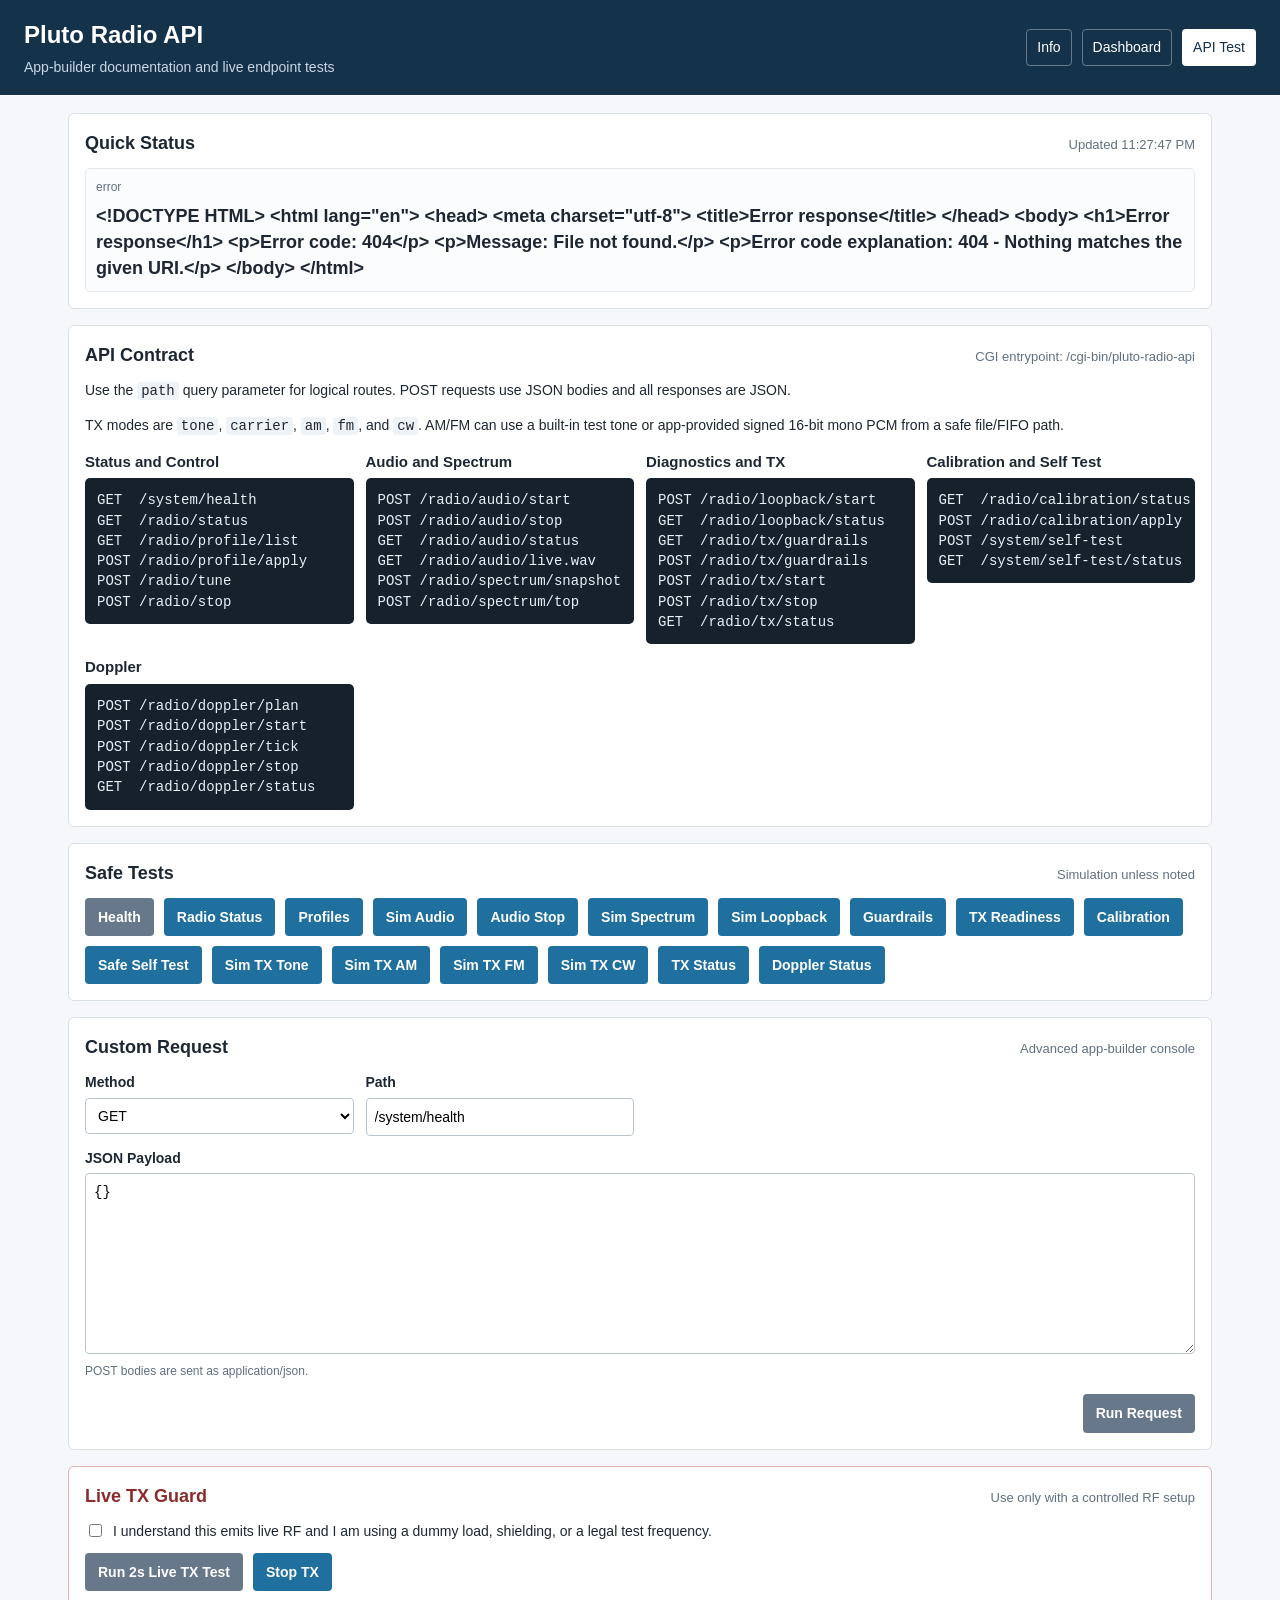
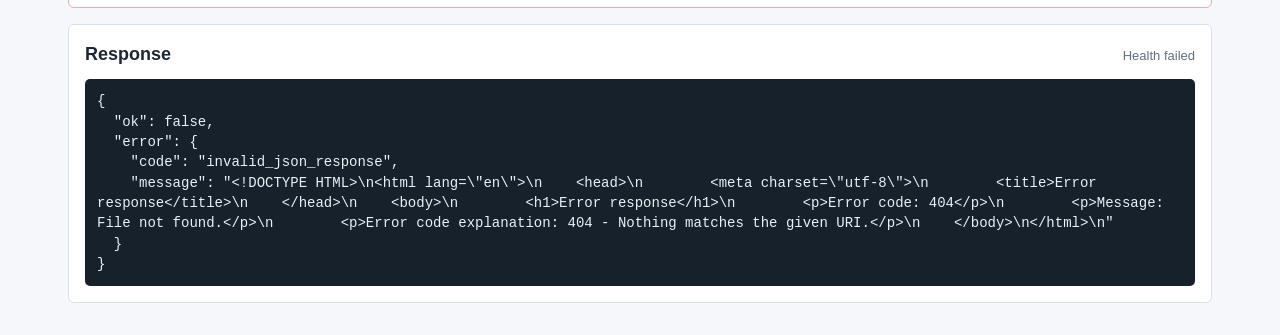
==== board/pluto/web/api-test.html @ 19e19d32 "Add Pluto radio API DSP and app-builder support" ====
<!doctype html>
<html lang="en">
<head>
<meta charset="utf-8">
<meta name="viewport" content="width=device-width, initial-scale=1">
<title>Pluto Radio API Test</title>
<link rel="shortcut icon" href="img/favicon.ico" type="image/x-icon">
<link rel="stylesheet" href="img/pluto-dashboard.css">
</head>
<body>
<header class="topbar">
	<div>
		<h1>Pluto Radio API</h1>
		<p id="apiState">App-builder documentation and live endpoint tests</p>
	</div>
	<nav>
		<a href="index.html">Info</a>
		<a href="dashboard.html">Dashboard</a>
		<a href="api-test.html" aria-current="page">API Test</a>
	</nav>
</header>

<main>
	<section class="band">
		<div class="section-head">
			<h2>Quick Status</h2>
			<span id="lastRun">Not run</span>
		</div>
		<div class="metric-grid" id="quickMetrics"></div>
	</section>

	<section class="band api-docs">
		<div class="section-head">
			<h2>API Contract</h2>
			<span>CGI entrypoint: /cgi-bin/pluto-radio-api</span>
		</div>
		<p>Use the <code>path</code> query parameter for logical routes. POST requests use JSON bodies and all responses are JSON.</p>
		<p>TX modes are <code>tone</code>, <code>carrier</code>, <code>am</code>, <code>fm</code>, and <code>cw</code>. AM/FM can use a built-in test tone or app-provided signed 16-bit mono PCM from a safe file/FIFO path.</p>
		<div class="api-grid">
			<div>
				<h3>Status and Control</h3>
				<pre>GET  /system/health
GET  /radio/status
GET  /radio/profile/list
POST /radio/profile/apply
POST /radio/tune
POST /radio/stop</pre>
			</div>
			<div>
				<h3>Audio and Spectrum</h3>
				<pre>POST /radio/audio/start
POST /radio/audio/stop
GET  /radio/audio/status
GET  /radio/audio/live.wav
POST /radio/spectrum/snapshot
POST /radio/spectrum/top</pre>
			</div>
			<div>
				<h3>Diagnostics and TX</h3>
				<pre>POST /radio/loopback/start
GET  /radio/loopback/status
GET  /radio/tx/guardrails
POST /radio/tx/guardrails
POST /radio/tx/start
POST /radio/tx/stop
GET  /radio/tx/status</pre>
			</div>
			<div>
				<h3>Calibration and Self Test</h3>
				<pre>GET  /radio/calibration/status
POST /radio/calibration/apply
POST /system/self-test
GET  /system/self-test/status</pre>
			</div>
			<div>
				<h3>Doppler</h3>
				<pre>POST /radio/doppler/plan
POST /radio/doppler/start
POST /radio/doppler/tick
POST /radio/doppler/stop
GET  /radio/doppler/status</pre>
			</div>
		</div>
	</section>

	<section class="band">
		<div class="section-head">
			<h2>Safe Tests</h2>
			<span>Simulation unless noted</span>
		</div>
		<div class="api-actions" id="safeTests"></div>
	</section>

	<section class="band controls">
		<div class="section-head">
			<h2>Custom Request</h2>
			<span>Advanced app-builder console</span>
		</div>
		<form id="customForm" class="api-form">
			<div>
				<label for="method">Method</label>
				<select id="method" name="method">
					<option>GET</option>
					<option>POST</option>
				</select>
			</div>
			<div>
				<label for="path">Path</label>
				<input id="path" name="path" value="/system/health">
			</div>
			<div class="api-wide">
				<label for="payload">JSON Payload</label>
				<textarea id="payload" name="payload" rows="8">{}</textarea>
				<div class="hint">POST bodies are sent as application/json.</div>
			</div>
		</form>
		<div class="actions">
			<button type="button" id="runCustom">Run Request</button>
		</div>
	</section>

	<section class="band tx-danger">
		<div class="section-head">
			<h2>Live TX Guard</h2>
			<span>Use only with a controlled RF setup</span>
		</div>
		<label class="checkline">
			<input type="checkbox" id="liveTxConfirm">
			I understand this emits live RF and I am using a dummy load, shielding, or a legal test frequency.
		</label>
		<div class="api-actions">
			<button type="button" id="runLiveTx">Run 2s Live TX Test</button>
			<button type="button" id="stopTx">Stop TX</button>
		</div>
	</section>

	<section class="band">
		<div class="section-head">
			<h2>Response</h2>
			<span id="responseState">Waiting</span>
		</div>
		<pre id="apiResponse" class="api-response">{}</pre>
	</section>
</main>

<script src="img/pluto-api-test.js"></script>
</body>
</html>
---- board/pluto/web/img/pluto-dashboard.css ----
* {
	box-sizing: border-box;
}

body {
	margin: 0;
	background: #f5f7fa;
	color: #1d2733;
	font: 14px/1.45 Arial, Helvetica, sans-serif;
}

.topbar {
	display: flex;
	align-items: center;
	justify-content: space-between;
	gap: 24px;
	padding: 18px 24px;
	background: #14324a;
	color: #fff;
}

.topbar h1 {
	margin: 0;
	font-size: 24px;
	font-weight: 700;
}

.topbar p {
	margin: 4px 0 0;
	color: #c9d7e4;
}

.topbar nav {
	display: flex;
	gap: 10px;
}

.topbar a {
	color: #fff;
	text-decoration: none;
	border: 1px solid rgba(255, 255, 255, .35);
	border-radius: 4px;
	padding: 7px 10px;
}

.topbar a[aria-current="page"] {
	background: #fff;
	color: #14324a;
}

main {
	max-width: 1180px;
	margin: 0 auto;
	padding: 18px;
}

.band {
	background: #fff;
	border: 1px solid #d9e1e8;
	border-radius: 6px;
	margin-bottom: 16px;
	padding: 16px;
}

.section-head {
	display: flex;
	align-items: baseline;
	justify-content: space-between;
	gap: 12px;
	margin-bottom: 12px;
}

.section-head h2 {
	margin: 0;
	font-size: 18px;
}

.section-head span {
	color: #607080;
	font-size: 13px;
}

.metric-grid {
	display: grid;
	grid-template-columns: repeat(auto-fit, minmax(170px, 1fr));
	gap: 10px;
}

.metric {
	border: 1px solid #e3e8ee;
	border-radius: 5px;
	padding: 10px;
	min-height: 70px;
	background: #fbfcfd;
}

.metric .label {
	color: #607080;
	font-size: 12px;
	margin-bottom: 6px;
}

.metric .value {
	font-size: 18px;
	font-weight: 700;
	word-break: break-word;
}

.metric .unit {
	color: #607080;
	font-size: 12px;
	margin-left: 3px;
}

form {
	display: grid;
	grid-template-columns: repeat(auto-fit, minmax(230px, 1fr));
	gap: 12px;
}

label {
	display: block;
	font-weight: 700;
	margin-bottom: 5px;
}

input,
select,
textarea {
	width: 100%;
	border: 1px solid #b8c5d0;
	border-radius: 4px;
	padding: 8px;
	font: inherit;
	background: #fff;
}

textarea {
	font-family: Consolas, monospace;
	resize: vertical;
}

.hint {
	color: #607080;
	font-size: 12px;
	margin-top: 4px;
	min-height: 17px;
}

.actions {
	display: flex;
	justify-content: flex-end;
	gap: 10px;
	margin-top: 14px;
}

.file-toolbar {
	display: flex;
	gap: 10px;
	margin-bottom: 10px;
}

.file-toolbar select {
	max-width: 220px;
}

.pathline {
	background: #eef3f7;
	border: 1px solid #d9e1e8;
	border-radius: 4px;
	color: #3f5164;
	font-family: Consolas, monospace;
	margin-bottom: 10px;
	padding: 8px;
	word-break: break-all;
}

.file-grid {
	border: 1px solid #d9e1e8;
	border-radius: 5px;
	overflow: hidden;
}

.file-row {
	align-items: center;
	background: #fff;
	border-bottom: 1px solid #e8eef3;
	cursor: pointer;
	display: grid;
	gap: 8px;
	grid-template-columns: minmax(0, 1fr) 70px 100px;
	padding: 8px 10px;
}

.file-row:last-child {
	border-bottom: 0;
}

.file-row:hover {
	background: #f4f8fb;
}

.file-name {
	font-family: Consolas, monospace;
	overflow: hidden;
	text-overflow: ellipsis;
	white-space: nowrap;
}

.file-type,
.file-size {
	color: #607080;
	font-size: 12px;
	text-align: right;
}

#filePreview {
	background: #17212b;
	border-radius: 5px;
	color: #e9f0f6;
	display: none;
	max-height: 360px;
	margin: 12px 0 0;
	overflow: auto;
	padding: 12px;
	white-space: pre-wrap;
}

button {
	border: 0;
	border-radius: 4px;
	background: #1f6f9f;
	color: #fff;
	cursor: pointer;
	font: inherit;
	font-weight: 700;
	padding: 9px 13px;
}

button:first-child {
	background: #66788a;
}

code {
	background: #eef3f7;
	border-radius: 3px;
	padding: 1px 4px;
}

.api-docs p {
	margin-top: 0;
}

.api-grid {
	display: grid;
	grid-template-columns: repeat(auto-fit, minmax(230px, 1fr));
	gap: 12px;
}

.api-grid h3 {
	font-size: 15px;
	margin: 0 0 6px;
}

.api-grid pre,
.api-response {
	background: #17212b;
	border-radius: 5px;
	color: #e9f0f6;
	margin: 0;
	overflow: auto;
	padding: 12px;
}

.api-actions {
	display: flex;
	flex-wrap: wrap;
	gap: 10px;
}

.api-form .api-wide {
	grid-column: 1 / -1;
}

.api-response {
	min-height: 180px;
	white-space: pre-wrap;
}

.checkline {
	align-items: flex-start;
	display: flex;
	font-weight: 400;
	gap: 8px;
	margin-bottom: 12px;
}

.checkline input {
	margin-top: 3px;
	width: auto;
}

.tx-danger {
	border-color: #e0b3b3;
}

.tx-danger h2 {
	color: #8a2b2b;
}

@media (max-width: 620px) {
	.topbar {
		align-items: flex-start;
		flex-direction: column;
	}

	.topbar nav,
	.actions,
	.file-toolbar {
		width: 100%;
	}

	.topbar a,
	.actions button {
		flex: 1;
		text-align: center;
	}

	.api-actions button {
		flex: 1 1 45%;
	}
}
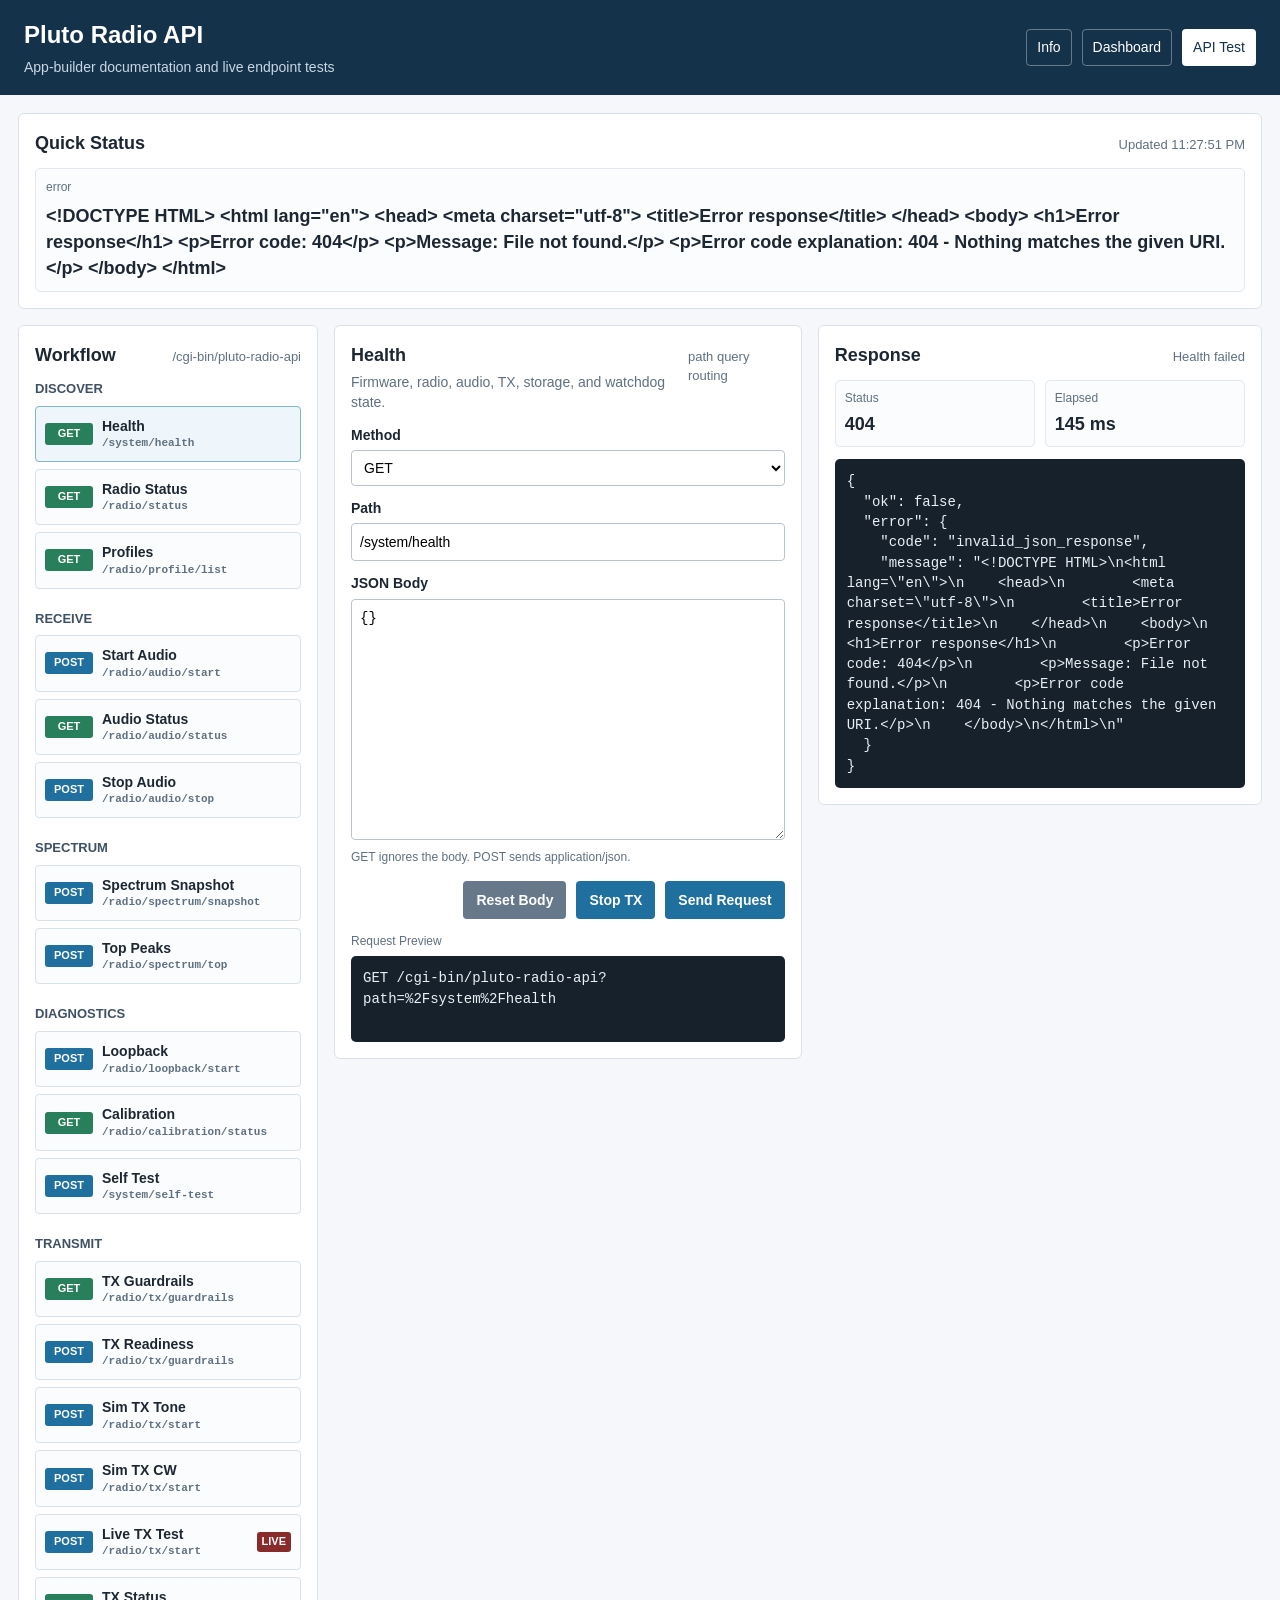
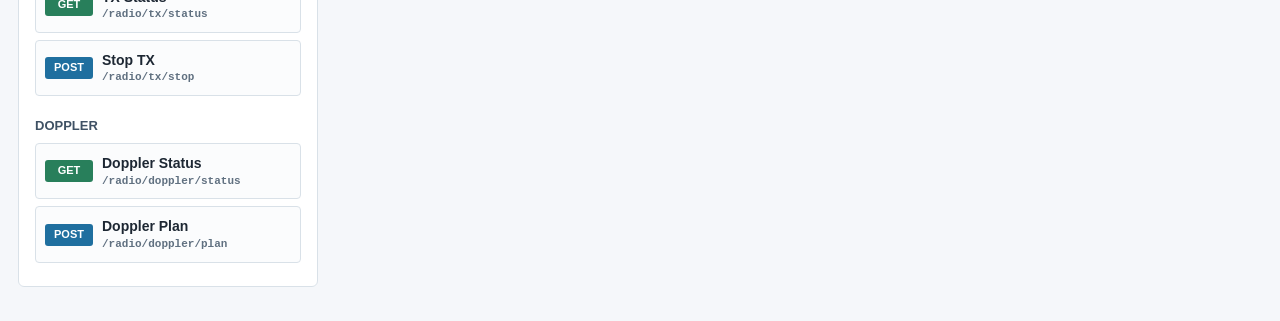
==== commit eb73c145: "Improve API test workflow layout" ====
--- a/board/pluto/web/api-test.html
+++ b/board/pluto/web/api-test.html
@@ -20,8 +20,8 @@
 	</nav>
 </header>
 
-<main>
-	<section class="band">
+<main class="api-page">
+	<section class="band api-status">
 		<div class="section-head">
 			<h2>Quick Status</h2>
 			<span id="lastRun">Not run</span>
@@ -29,118 +29,70 @@
 		<div class="metric-grid" id="quickMetrics"></div>
 	</section>
 
-	<section class="band api-docs">
-		<div class="section-head">
-			<h2>API Contract</h2>
-			<span>CGI entrypoint: /cgi-bin/pluto-radio-api</span>
-		</div>
-		<p>Use the <code>path</code> query parameter for logical routes. POST requests use JSON bodies and all responses are JSON.</p>
-		<p>TX modes are <code>tone</code>, <code>carrier</code>, <code>am</code>, <code>fm</code>, and <code>cw</code>. AM/FM can use a built-in test tone or app-provided signed 16-bit mono PCM from a safe file/FIFO path.</p>
-		<div class="api-grid">
-			<div>
-				<h3>Status and Control</h3>
-				<pre>GET  /system/health
-GET  /radio/status
-GET  /radio/profile/list
-POST /radio/profile/apply
-POST /radio/tune
-POST /radio/stop</pre>
+	<div class="api-workspace">
+		<aside class="band endpoint-pane">
+			<div class="section-head">
+				<h2>Workflow</h2>
+				<span>/cgi-bin/pluto-radio-api</span>
 			</div>
-			<div>
-				<h3>Audio and Spectrum</h3>
-				<pre>POST /radio/audio/start
-POST /radio/audio/stop
-GET  /radio/audio/status
-GET  /radio/audio/live.wav
-POST /radio/spectrum/snapshot
-POST /radio/spectrum/top</pre>
+			<div id="endpointCatalog" class="endpoint-catalog"></div>
+		</aside>
+
+		<section class="band request-pane">
+			<div class="section-head">
+				<div>
+					<h2 id="selectedTitle">Health</h2>
+					<p id="selectedDescription">Firmware, radio, audio, TX, storage, and watchdog state.</p>
+				</div>
+				<span>path query routing</span>
 			</div>
-			<div>
-				<h3>Diagnostics and TX</h3>
-				<pre>POST /radio/loopback/start
-GET  /radio/loopback/status
-GET  /radio/tx/guardrails
-POST /radio/tx/guardrails
-POST /radio/tx/start
-POST /radio/tx/stop
-GET  /radio/tx/status</pre>
+			<form id="customForm" class="api-form">
+				<div>
+					<label for="method">Method</label>
+					<select id="method" name="method">
+						<option>GET</option>
+						<option>POST</option>
+					</select>
+				</div>
+				<div>
+					<label for="path">Path</label>
+					<input id="path" name="path" value="/system/health">
+				</div>
+				<div class="api-wide">
+					<label for="payload">JSON Body</label>
+					<textarea id="payload" name="payload" rows="11">{}</textarea>
+					<div class="hint">GET ignores the body. POST sends application/json.</div>
+				</div>
+			</form>
+			<div id="liveTxPanel" class="tx-danger inline-guard">
+				<label class="checkline">
+					<input type="checkbox" id="liveTxConfirm">
+					I understand this emits live RF and I am using a dummy load, shielding, or a legal test frequency.
+				</label>
 			</div>
-			<div>
-				<h3>Calibration and Self Test</h3>
-				<pre>GET  /radio/calibration/status
-POST /radio/calibration/apply
-POST /system/self-test
-GET  /system/self-test/status</pre>
+			<div class="actions">
+				<button type="button" id="resetPayload">Reset Body</button>
+				<button type="button" id="stopTx">Stop TX</button>
+				<button type="button" id="runSelected">Send Request</button>
 			</div>
-			<div>
-				<h3>Doppler</h3>
-				<pre>POST /radio/doppler/plan
-POST /radio/doppler/start
-POST /radio/doppler/tick
-POST /radio/doppler/stop
-GET  /radio/doppler/status</pre>
+			<div class="request-preview">
+				<div class="label">Request Preview</div>
+				<pre id="requestPreview"></pre>
 			</div>
-		</div>
-	</section>
+		</section>
 
-	<section class="band">
-		<div class="section-head">
-			<h2>Safe Tests</h2>
-			<span>Simulation unless noted</span>
-		</div>
-		<div class="api-actions" id="safeTests"></div>
-	</section>
-
-	<section class="band controls">
-		<div class="section-head">
-			<h2>Custom Request</h2>
-			<span>Advanced app-builder console</span>
-		</div>
-		<form id="customForm" class="api-form">
-			<div>
-				<label for="method">Method</label>
-				<select id="method" name="method">
-					<option>GET</option>
-					<option>POST</option>
-				</select>
+		<section class="band response-pane">
+			<div class="section-head">
+				<h2>Response</h2>
+				<span id="responseState">Waiting</span>
 			</div>
-			<div>
-				<label for="path">Path</label>
-				<input id="path" name="path" value="/system/health">
+			<div class="response-meta">
+				<div><span>Status</span><strong id="statusCode">n/a</strong></div>
+				<div><span>Elapsed</span><strong id="elapsedMs">n/a</strong></div>
 			</div>
-			<div class="api-wide">
-				<label for="payload">JSON Payload</label>
-				<textarea id="payload" name="payload" rows="8">{}</textarea>
-				<div class="hint">POST bodies are sent as application/json.</div>
-			</div>
-		</form>
-		<div class="actions">
-			<button type="button" id="runCustom">Run Request</button>
-		</div>
-	</section>
-
-	<section class="band tx-danger">
-		<div class="section-head">
-			<h2>Live TX Guard</h2>
-			<span>Use only with a controlled RF setup</span>
-		</div>
-		<label class="checkline">
-			<input type="checkbox" id="liveTxConfirm">
-			I understand this emits live RF and I am using a dummy load, shielding, or a legal test frequency.
-		</label>
-		<div class="api-actions">
-			<button type="button" id="runLiveTx">Run 2s Live TX Test</button>
-			<button type="button" id="stopTx">Stop TX</button>
-		</div>
-	</section>
-
-	<section class="band">
-		<div class="section-head">
-			<h2>Response</h2>
-			<span id="responseState">Waiting</span>
-		</div>
-		<pre id="apiResponse" class="api-response">{}</pre>
-	</section>
+			<pre id="apiResponse" class="api-response">{}</pre>
+		</section>
+	</div>
 </main>
 
 <script src="img/pluto-api-test.js"></script>
--- a/board/pluto/web/img/pluto-dashboard.css
+++ b/board/pluto/web/img/pluto-dashboard.css
@@ -287,6 +287,159 @@
 	white-space: pre-wrap;
 }
 
+.api-page {
+	max-width: 1420px;
+}
+
+.api-workspace {
+	align-items: start;
+	display: grid;
+	gap: 16px;
+	grid-template-columns: 300px minmax(360px, 1fr) minmax(360px, .95fr);
+}
+
+.endpoint-pane,
+.response-pane {
+	position: sticky;
+	top: 14px;
+}
+
+.section-head p {
+	color: #607080;
+	margin: 4px 0 0;
+	max-width: 680px;
+}
+
+.endpoint-catalog {
+	display: grid;
+	gap: 14px;
+}
+
+.endpoint-group h3 {
+	color: #3f5164;
+	font-size: 13px;
+	margin: 0 0 7px;
+	text-transform: uppercase;
+}
+
+.endpoint-card {
+	align-items: center;
+	background: #fbfcfd;
+	border: 1px solid #d9e1e8;
+	color: #1d2733;
+	display: grid;
+	gap: 9px;
+	grid-template-columns: 48px minmax(0, 1fr) auto;
+	margin-bottom: 7px;
+	padding: 9px;
+	text-align: left;
+	width: 100%;
+}
+
+.endpoint-card:hover,
+.endpoint-card.active {
+	background: #eef6fb;
+	border-color: #7eb4d0;
+}
+
+.endpoint-card strong,
+.endpoint-card small {
+	display: block;
+}
+
+.endpoint-card small {
+	color: #607080;
+	font-family: Consolas, monospace;
+	font-size: 11px;
+	overflow: hidden;
+	text-overflow: ellipsis;
+	white-space: nowrap;
+}
+
+.endpoint-card em {
+	background: #8a2b2b;
+	border-radius: 3px;
+	color: #fff;
+	font-size: 11px;
+	font-style: normal;
+	padding: 2px 5px;
+}
+
+.method {
+	border-radius: 3px;
+	color: #fff;
+	font-size: 11px;
+	font-weight: 700;
+	padding: 3px 5px;
+	text-align: center;
+}
+
+.method-get {
+	background: #287f5b;
+}
+
+.method-post {
+	background: #1f6f9f;
+}
+
+.request-preview {
+	margin-top: 14px;
+}
+
+.request-preview .label {
+	color: #607080;
+	font-size: 12px;
+	margin-bottom: 6px;
+}
+
+.request-preview pre,
+.api-response {
+	background: #17212b;
+	border-radius: 5px;
+	color: #e9f0f6;
+	font-family: Consolas, monospace;
+	margin: 0;
+	overflow: auto;
+	padding: 12px;
+}
+
+.request-preview pre {
+	min-height: 86px;
+	white-space: pre-wrap;
+}
+
+.response-meta {
+	display: grid;
+	gap: 10px;
+	grid-template-columns: repeat(2, minmax(0, 1fr));
+	margin-bottom: 12px;
+}
+
+.response-meta div {
+	background: #fbfcfd;
+	border: 1px solid #e3e8ee;
+	border-radius: 5px;
+	padding: 9px;
+}
+
+.response-meta span {
+	color: #607080;
+	display: block;
+	font-size: 12px;
+	margin-bottom: 4px;
+}
+
+.response-meta strong {
+	font-size: 18px;
+}
+
+.inline-guard {
+	border-radius: 5px;
+	display: none;
+	margin-top: 12px;
+	padding: 10px;
+}
+
 .checkline {
 	align-items: flex-start;
 	display: flex;
@@ -330,3 +483,24 @@
 		flex: 1 1 45%;
 	}
 }
+
+@media (max-width: 1180px) {
+	.api-workspace {
+		grid-template-columns: 280px minmax(0, 1fr);
+	}
+
+	.response-pane {
+		grid-column: 1 / -1;
+		position: static;
+	}
+}
+
+@media (max-width: 820px) {
+	.api-workspace {
+		grid-template-columns: 1fr;
+	}
+
+	.endpoint-pane {
+		position: static;
+	}
+}
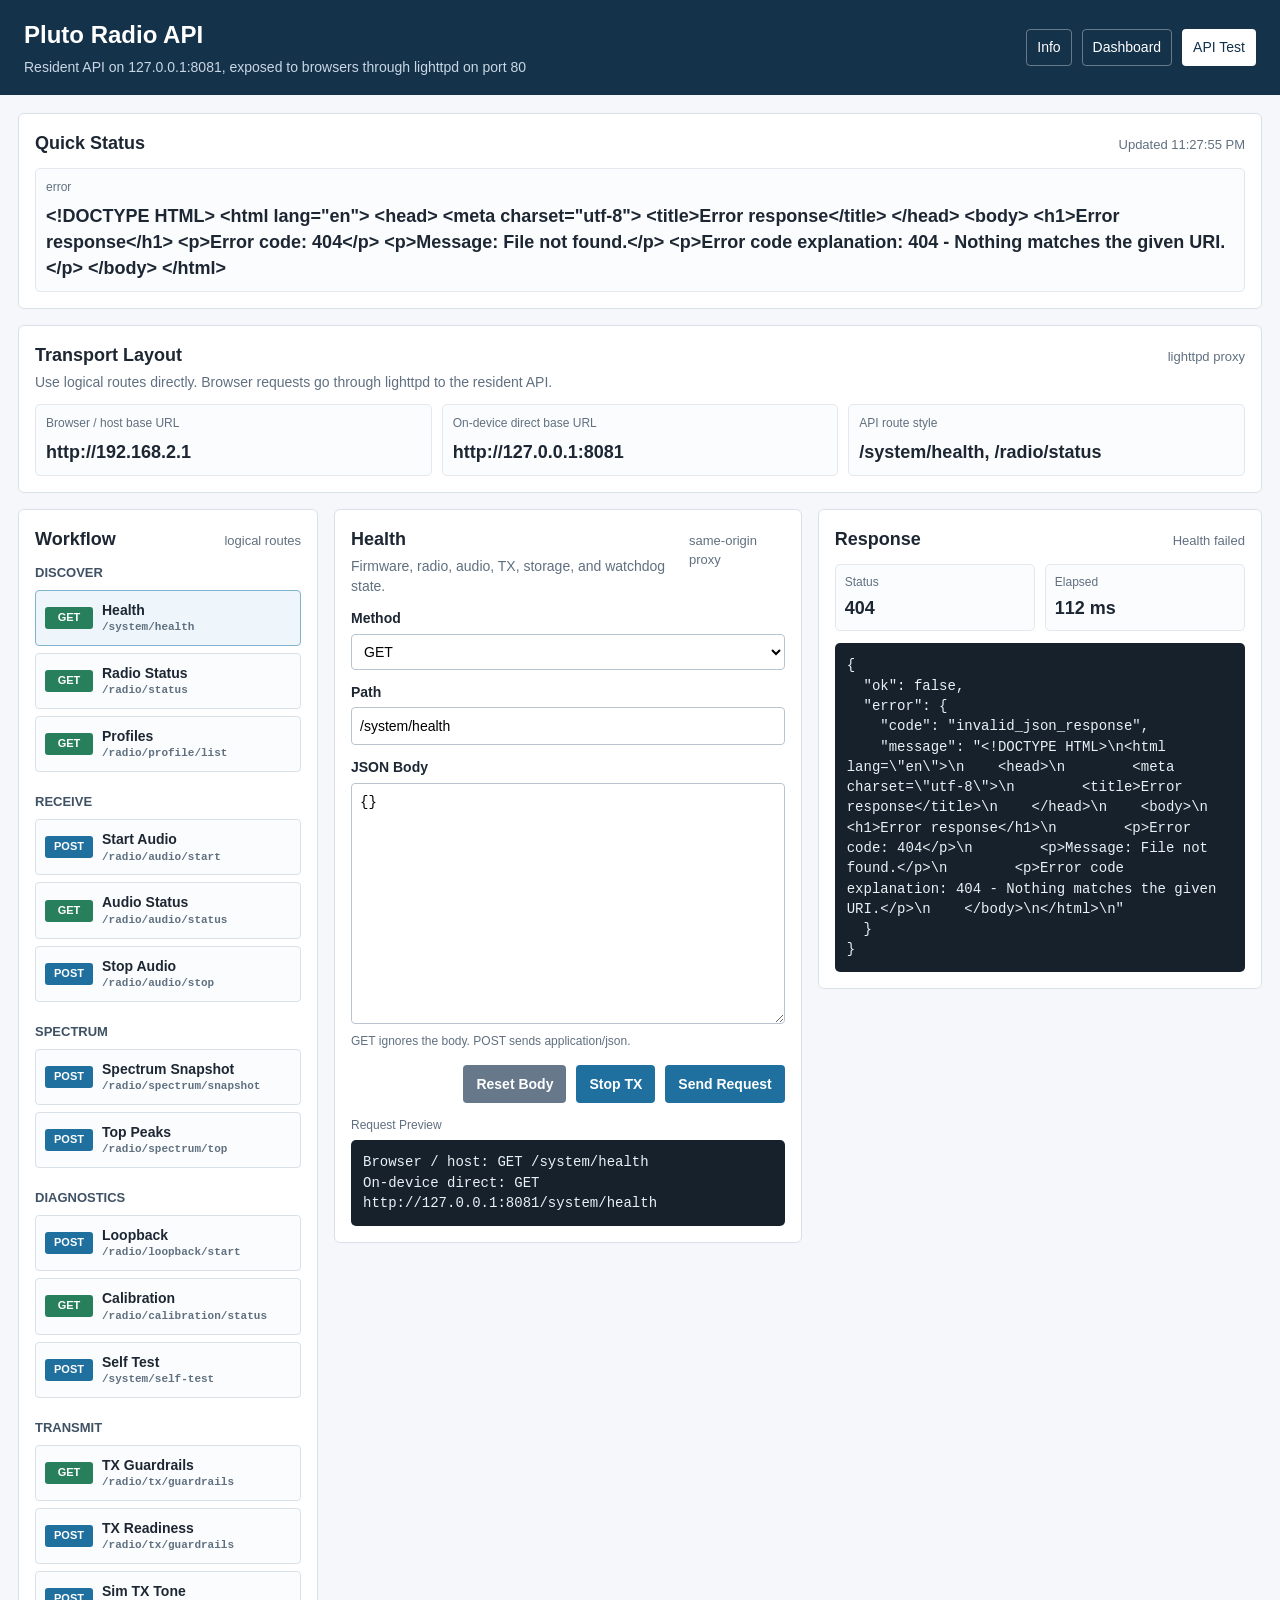
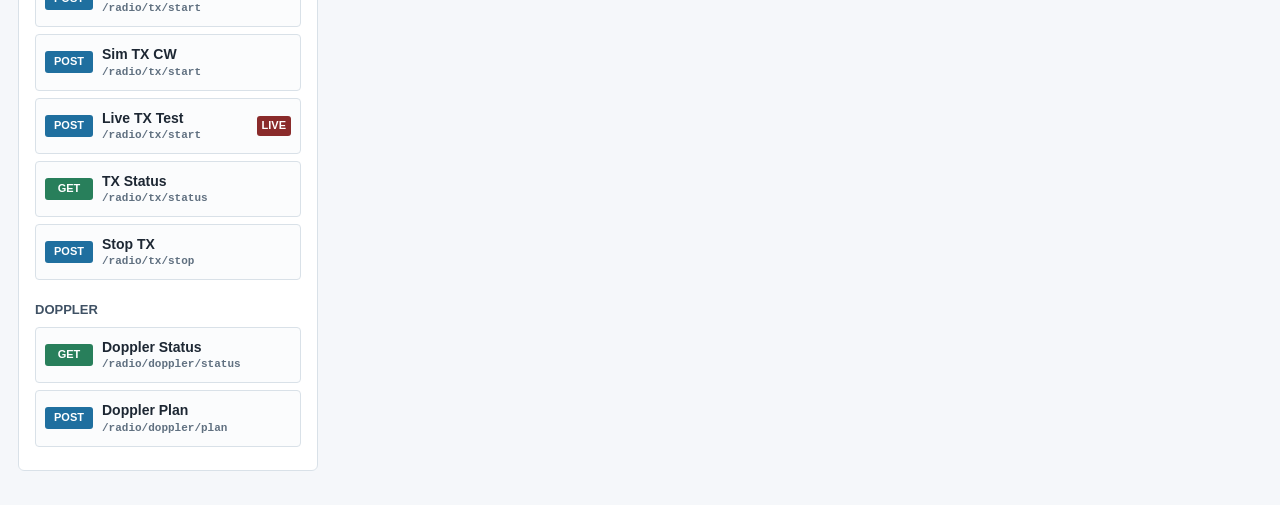
==== commit ee3a2417: "Fix-lighttpd-Pluto-API-routing" ====
--- a/board/pluto/web/api-test.html
+++ b/board/pluto/web/api-test.html
@@ -11,7 +11,7 @@
 <header class="topbar">
 	<div>
 		<h1>Pluto Radio API</h1>
-		<p id="apiState">App-builder documentation and live endpoint tests</p>
+		<p id="apiState">Resident API on 127.0.0.1:8081, exposed to browsers through lighttpd on port 80</p>
 	</div>
 	<nav>
 		<a href="index.html">Info</a>
@@ -29,11 +29,35 @@
 		<div class="metric-grid" id="quickMetrics"></div>
 	</section>
 
+	<section class="band api-status">
+		<div class="section-head">
+			<div>
+				<h2>Transport Layout</h2>
+				<p>Use logical routes directly. Browser requests go through lighttpd to the resident API.</p>
+			</div>
+			<span>lighttpd proxy</span>
+		</div>
+		<div class="metric-grid">
+			<div class="metric">
+				<div class="label">Browser / host base URL</div>
+				<div class="value">http://192.168.2.1</div>
+			</div>
+			<div class="metric">
+				<div class="label">On-device direct base URL</div>
+				<div class="value">http://127.0.0.1:8081</div>
+			</div>
+			<div class="metric">
+				<div class="label">API route style</div>
+				<div class="value">/system/health, /radio/status</div>
+			</div>
+		</div>
+	</section>
+
 	<div class="api-workspace">
 		<aside class="band endpoint-pane">
 			<div class="section-head">
 				<h2>Workflow</h2>
-				<span>/cgi-bin/pluto-radio-api</span>
+				<span>logical routes</span>
 			</div>
 			<div id="endpointCatalog" class="endpoint-catalog"></div>
 		</aside>
@@ -44,7 +68,7 @@
 					<h2 id="selectedTitle">Health</h2>
 					<p id="selectedDescription">Firmware, radio, audio, TX, storage, and watchdog state.</p>
 				</div>
-				<span>path query routing</span>
+				<span>same-origin proxy</span>
 			</div>
 			<form id="customForm" class="api-form">
 				<div>
